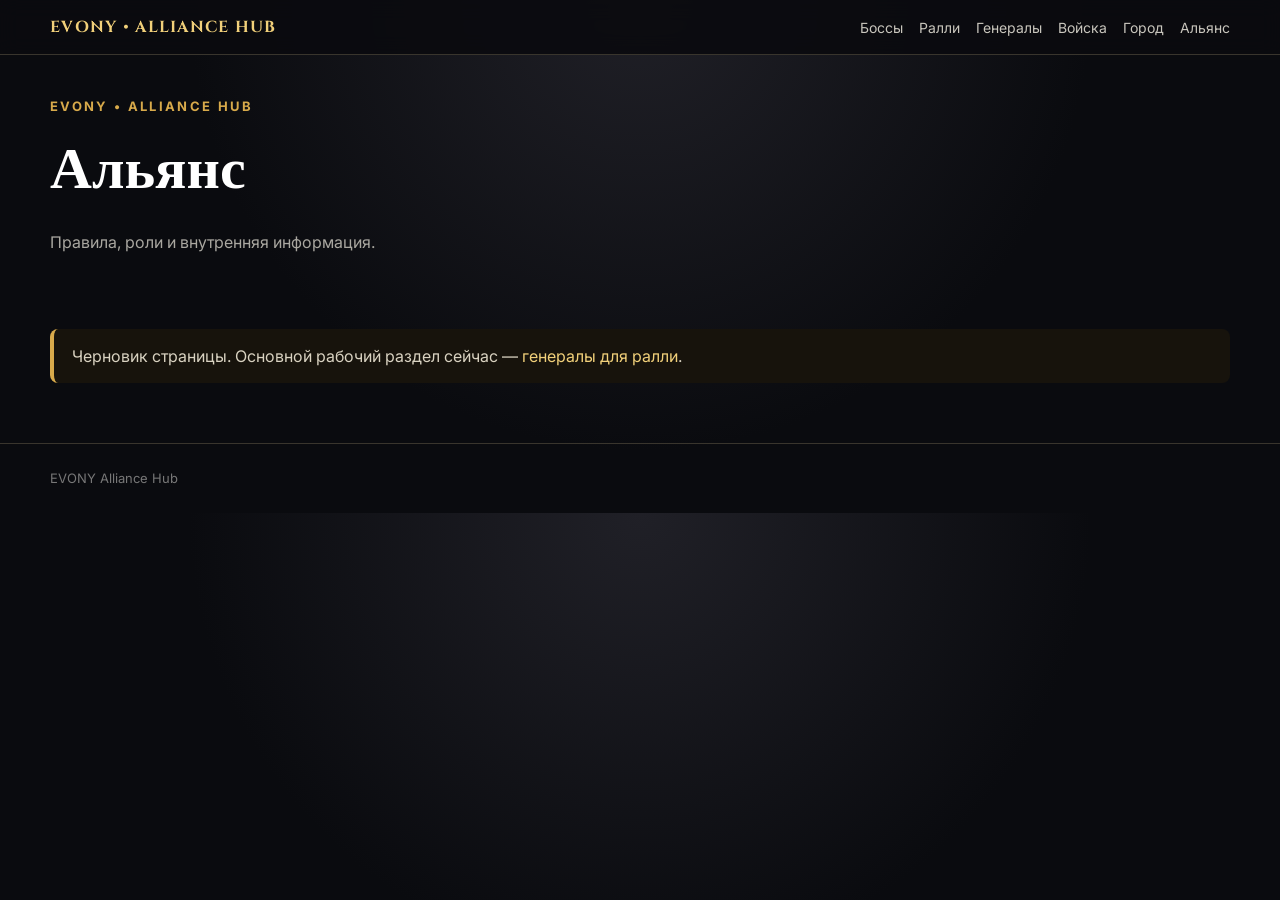
==== alliance.html @ 88c9027c "Add files via upload" ====
<!doctype html><html lang="ru"><head><meta charset="utf-8"><meta name="viewport" content="width=device-width,initial-scale=1"><title>Альянс</title><link rel="stylesheet" href="style.css"></head><body>
<header><div class="container nav">
  <a class="logo" href="index.html">EVONY • ALLIANCE HUB</a>
  <nav class="navlinks">
    <a href="bosses.html">Боссы</a>
    <a href="rally.html">Ралли</a>
    <a href="generals.html">Генералы</a>
    <a href="troops.html">Войска</a>
    <a href="city.html">Город</a>
    <a href="alliance.html">Альянс</a>
  </nav>
</div></header>
<main class="container"><section class="pagehead"><div class="kicker">EVONY • ALLIANCE HUB</div><h1>Альянс</h1><p>Правила, роли и внутренняя информация.</p></section><section class="section"><div class="notice">Черновик страницы. Основной рабочий раздел сейчас — <a href="generals.html" style="color:var(--gold2)">генералы для ралли</a>.</div></section></main><footer><div class="container">EVONY Alliance Hub</div></footer></body></html>
---- style.css ----
@import url('https://fonts.googleapis.com/css2?family=Cinzel:wght@500;600;700&family=Inter:wght@400;500;600;700&display=swap');

:root{
  --bg:#0a0b0f; --panel:#12151b; --panel2:#181c24; --gold:#d8aa4b;
  --gold2:#f1d07a; --text:#f2eee5; --muted:#a9a7a0; --line:#39352d;
  --green:#3cc477; --blue:#4da3ff; --red:#c95b52;
}
*{box-sizing:border-box}
body{margin:0;background:radial-gradient(circle at top,#202027 0,#0a0b0f 55%);color:var(--text);font-family:Inter,Arial,sans-serif;line-height:1.5}
a{color:inherit;text-decoration:none}
.container{width:min(1180px,calc(100% - 32px));margin:auto}
header{position:sticky;top:0;z-index:10;background:rgba(10,11,15,.9);backdrop-filter:blur(10px);border-bottom:1px solid var(--line)}
.nav{display:flex;align-items:center;justify-content:space-between;gap:20px;padding:15px 0}
.logo{font-family:Cinzel,serif;color:var(--gold2);font-weight:700;letter-spacing:.08em}
.navlinks{display:flex;gap:16px;flex-wrap:wrap}
.navlinks a{color:#c9c6bd;font-size:14px}
.navlinks a:hover{color:var(--gold2)}
.hero{padding:68px 0 45px;text-align:center}
.kicker{color:var(--gold);font-size:13px;letter-spacing:.18em;font-weight:700}
h1,h2,h3{font-family:Cinzel,serif}
h1{font-size:clamp(32px,6vw,58px);margin:10px 0;color:#fff}
h2{font-size:30px;margin:0 0 12px}
.hero p{max-width:760px;margin:0 auto 25px;color:var(--muted)}
.btn{display:inline-block;padding:12px 18px;border:1px solid #8e6c2e;border-radius:8px;background:linear-gradient(#3a2a12,#21180b);color:#f4d477;font-weight:700}
.section{padding:34px 0 60px}
.grid{display:grid;grid-template-columns:repeat(auto-fit,minmax(230px,1fr));gap:16px}
.card{background:linear-gradient(145deg,var(--panel2),var(--panel));border:1px solid var(--line);border-radius:12px;padding:20px;box-shadow:0 10px 30px rgba(0,0,0,.2)}
.card h3{margin:0 0 8px;color:var(--gold2)}
.card p{color:var(--muted);margin:0}
.notice{border-left:4px solid var(--gold);background:#17130c;padding:15px 18px;border-radius:8px;color:#d9d2c1}
.pagehead{padding:42px 0 25px}
.pagehead p{color:var(--muted);max-width:800px}
.tablewrap{overflow:auto;border:1px solid var(--line);border-radius:12px;background:#0e1015}
table{border-collapse:collapse;width:100%;min-width:760px}
th,td{padding:12px 14px;border-bottom:1px solid #2b2a28;text-align:left}
th{background:#1a1d24;color:var(--gold2);font-family:Cinzel,serif}
td.num{text-align:center;font-weight:700}
tr:hover td{background:#151820}
.best td{background:rgba(60,196,119,.08)}
.badge{display:inline-block;padding:4px 8px;border-radius:999px;background:#253126;color:#7ee4a8;font-size:12px;font-weight:700}
.statgrid{display:grid;grid-template-columns:repeat(3,1fr);gap:12px;margin:20px 0}
.stat{background:#11151a;border:1px solid var(--line);border-radius:10px;padding:15px;text-align:center}
.stat strong{display:block;font-size:28px;color:var(--gold2)}
.stat span{color:var(--muted);font-size:13px}
.refs{display:grid;grid-template-columns:1fr 1fr;gap:18px}
.refs figure{margin:0;background:#101217;border:1px solid var(--line);border-radius:12px;padding:10px}
.refs img{width:100%;height:auto;border-radius:7px;display:block}
.refs figcaption{padding:10px 5px 2px;color:var(--muted);font-size:13px}
.small{font-size:13px;color:var(--muted)}
details{background:#11151a;border:1px solid var(--line);border-radius:10px;padding:14px 16px;margin:10px 0}
summary{cursor:pointer;color:var(--gold2);font-weight:700}
footer{border-top:1px solid var(--line);padding:25px 0;color:#777;font-size:13px}
@media(max-width:760px){.nav{align-items:flex-start;flex-direction:column}.refs{grid-template-columns:1fr}.statgrid{grid-template-columns:1fr}.hero{text-align:left}.hero p{margin-left:0}}
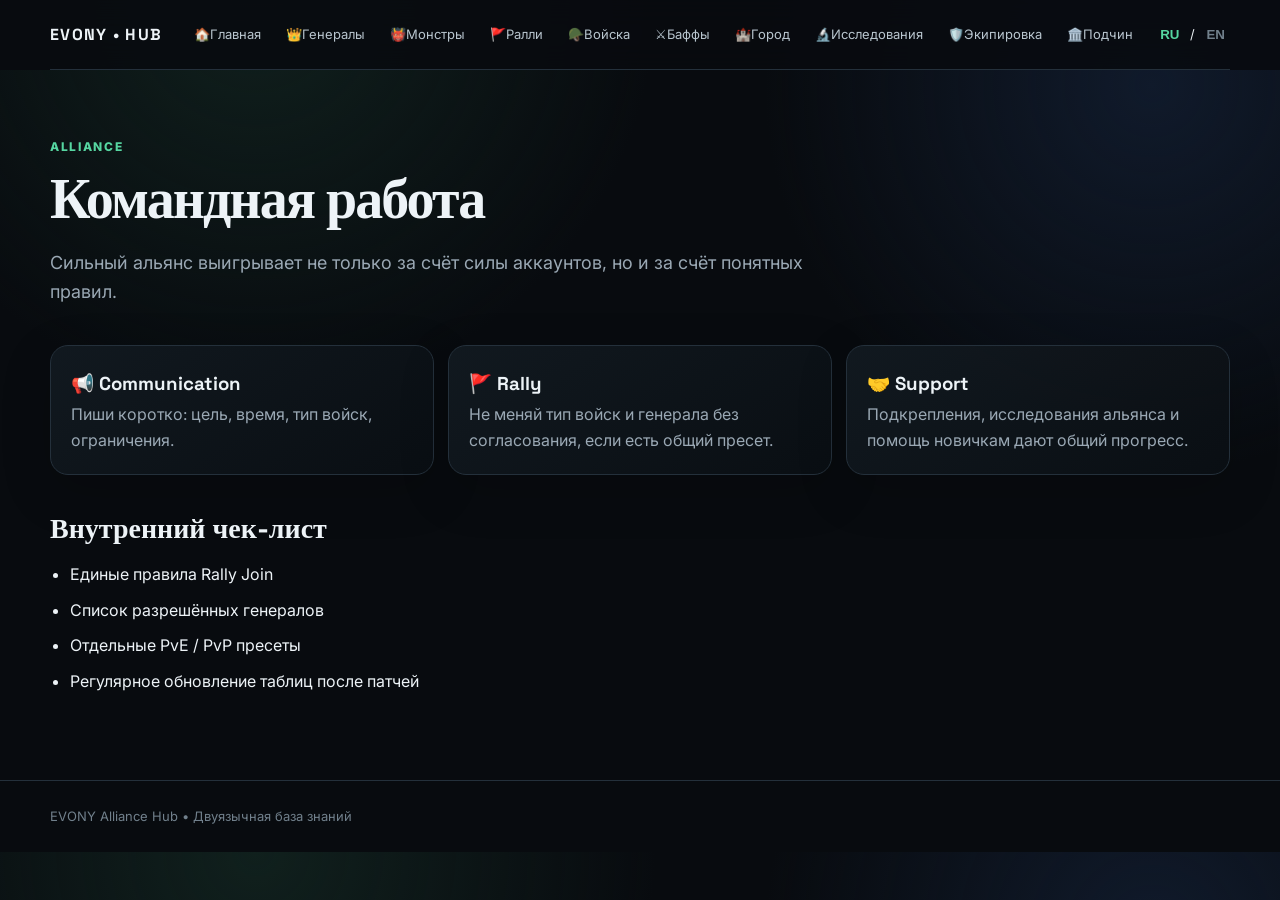
==== commit 50183164: "Add files via upload" ====
--- a/alliance.html
+++ b/alliance.html
@@ -1,13 +1 @@
-<!doctype html><html lang="ru"><head><meta charset="utf-8"><meta name="viewport" content="width=device-width,initial-scale=1"><title>Альянс</title><link rel="stylesheet" href="style.css"></head><body>
-<header><div class="container nav">
-  <a class="logo" href="index.html">EVONY • ALLIANCE HUB</a>
-  <nav class="navlinks">
-    <a href="bosses.html">Боссы</a>
-    <a href="rally.html">Ралли</a>
-    <a href="generals.html">Генералы</a>
-    <a href="troops.html">Войска</a>
-    <a href="city.html">Город</a>
-    <a href="alliance.html">Альянс</a>
-  </nav>
-</div></header>
-<main class="container"><section class="pagehead"><div class="kicker">EVONY • ALLIANCE HUB</div><h1>Альянс</h1><p>Правила, роли и внутренняя информация.</p></section><section class="section"><div class="notice">Черновик страницы. Основной рабочий раздел сейчас — <a href="generals.html" style="color:var(--gold2)">генералы для ралли</a>.</div></section></main><footer><div class="container">EVONY Alliance Hub</div></footer></body></html>+<!doctype html><html lang="ru"><head><meta charset="utf-8"><meta name="viewport" content="width=device-width,initial-scale=1"><meta name="description" content="Evony Alliance Hub — bilingual knowledge base"><title>Альянс: правила и командная работа | EVONY Alliance Hub</title><link rel="preconnect" href="https://fonts.googleapis.com"><link rel="preconnect" href="https://fonts.gstatic.com" crossorigin><link href="https://fonts.googleapis.com/css2?family=Inter:wght@400;500;600;700;800&family=Space+Grotesk:wght@500;600;700&display=swap" rel="stylesheet"><link rel="stylesheet" href="style.css"></head><body><header><div class="container nav"><a class="logo" href="index.html">EVONY • HUB</a><nav class="navlinks"><a href="index.html">🏠<span data-ru="Главная" data-en="Home">Главная</span></a><a href="generals.html">👑<span data-ru="Генералы" data-en="Generals">Генералы</span></a><a href="bosses.html">👹<span data-ru="Монстры" data-en="Monsters">Монстры</span></a><a href="rally.html">🚩<span data-ru="Ралли" data-en="Rallies">Ралли</span></a><a href="troops.html">🪖<span data-ru="Войска" data-en="Troops">Войска</span></a><a href="buffs.html">⚔️<span data-ru="Баффы" data-en="Buffs">Баффы</span></a><a href="city.html">🏰<span data-ru="Город" data-en="City">Город</span></a><a href="research.html">🔬<span data-ru="Исследования" data-en="Research">Исследования</span></a><a href="equipment.html">🛡️<span data-ru="Экипировка" data-en="Equipment">Экипировка</span></a><a href="subcities.html">🏛️<span data-ru="Подчинённые" data-en="Subcities">Подчинённые</span></a><a href="beginner.html">🆕<span data-ru="Новичкам" data-en="Beginner">Новичкам</span></a></nav><div class="lang-switch"><button data-lang="ru">RU</button><span>/</span><button data-lang="en">EN</button></div></div></header><main class="container"><div class="pagehead"><div class="kicker">ALLIANCE</div><h1 data-ru="Командная работа" data-en="Teamwork"></h1><p data-ru="Сильный альянс выигрывает не только за счёт силы аккаунтов, но и за счёт понятных правил." data-en="A strong alliance depends not only on account power, but also on clear rules."></p></div><div class="grid"><div class="card"><h3>📢 Communication</h3><p data-ru="Пиши коротко: цель, время, тип войск, ограничения." data-en="Keep messages short: target, time, troop type, restrictions."></p></div><div class="card"><h3>🚩 Rally</h3><p data-ru="Не меняй тип войск и генерала без согласования, если есть общий пресет." data-en="Do not change troop type or general without agreement when a shared preset is used."></p></div><div class="card"><h3>🤝 Support</h3><p data-ru="Подкрепления, исследования альянса и помощь новичкам дают общий прогресс." data-en="Reinforcements, alliance research and helping new players improve the whole group."></p></div></div><div class="section"><h2 data-ru="Внутренний чек-лист" data-en="Internal checklist"></h2><ul class="check"><li data-ru="Единые правила Rally Join" data-en="Unified Rally Join rules"></li><li data-ru="Список разрешённых генералов" data-en="Approved general list"></li><li data-ru="Отдельные PvE / PvP пресеты" data-en="Separate PvE / PvP presets"></li><li data-ru="Регулярное обновление таблиц после патчей" data-en="Regular table updates after patches"></li></ul></div></main><footer><div class="container"><span>EVONY Alliance Hub</span><span> • </span><span data-ru="Двуязычная база знаний" data-en="Bilingual knowledge base">Двуязычная база знаний</span></div></footer><script src="script.js"></script></body></html>
--- a/style.css
+++ b/style.css
@@ -1,54 +1 @@
-
-@import url('https://fonts.googleapis.com/css2?family=Cinzel:wght@500;600;700&family=Inter:wght@400;500;600;700&display=swap');
-
-:root{
-  --bg:#0a0b0f; --panel:#12151b; --panel2:#181c24; --gold:#d8aa4b;
-  --gold2:#f1d07a; --text:#f2eee5; --muted:#a9a7a0; --line:#39352d;
-  --green:#3cc477; --blue:#4da3ff; --red:#c95b52;
-}
-*{box-sizing:border-box}
-body{margin:0;background:radial-gradient(circle at top,#202027 0,#0a0b0f 55%);color:var(--text);font-family:Inter,Arial,sans-serif;line-height:1.5}
-a{color:inherit;text-decoration:none}
-.container{width:min(1180px,calc(100% - 32px));margin:auto}
-header{position:sticky;top:0;z-index:10;background:rgba(10,11,15,.9);backdrop-filter:blur(10px);border-bottom:1px solid var(--line)}
-.nav{display:flex;align-items:center;justify-content:space-between;gap:20px;padding:15px 0}
-.logo{font-family:Cinzel,serif;color:var(--gold2);font-weight:700;letter-spacing:.08em}
-.navlinks{display:flex;gap:16px;flex-wrap:wrap}
-.navlinks a{color:#c9c6bd;font-size:14px}
-.navlinks a:hover{color:var(--gold2)}
-.hero{padding:68px 0 45px;text-align:center}
-.kicker{color:var(--gold);font-size:13px;letter-spacing:.18em;font-weight:700}
-h1,h2,h3{font-family:Cinzel,serif}
-h1{font-size:clamp(32px,6vw,58px);margin:10px 0;color:#fff}
-h2{font-size:30px;margin:0 0 12px}
-.hero p{max-width:760px;margin:0 auto 25px;color:var(--muted)}
-.btn{display:inline-block;padding:12px 18px;border:1px solid #8e6c2e;border-radius:8px;background:linear-gradient(#3a2a12,#21180b);color:#f4d477;font-weight:700}
-.section{padding:34px 0 60px}
-.grid{display:grid;grid-template-columns:repeat(auto-fit,minmax(230px,1fr));gap:16px}
-.card{background:linear-gradient(145deg,var(--panel2),var(--panel));border:1px solid var(--line);border-radius:12px;padding:20px;box-shadow:0 10px 30px rgba(0,0,0,.2)}
-.card h3{margin:0 0 8px;color:var(--gold2)}
-.card p{color:var(--muted);margin:0}
-.notice{border-left:4px solid var(--gold);background:#17130c;padding:15px 18px;border-radius:8px;color:#d9d2c1}
-.pagehead{padding:42px 0 25px}
-.pagehead p{color:var(--muted);max-width:800px}
-.tablewrap{overflow:auto;border:1px solid var(--line);border-radius:12px;background:#0e1015}
-table{border-collapse:collapse;width:100%;min-width:760px}
-th,td{padding:12px 14px;border-bottom:1px solid #2b2a28;text-align:left}
-th{background:#1a1d24;color:var(--gold2);font-family:Cinzel,serif}
-td.num{text-align:center;font-weight:700}
-tr:hover td{background:#151820}
-.best td{background:rgba(60,196,119,.08)}
-.badge{display:inline-block;padding:4px 8px;border-radius:999px;background:#253126;color:#7ee4a8;font-size:12px;font-weight:700}
-.statgrid{display:grid;grid-template-columns:repeat(3,1fr);gap:12px;margin:20px 0}
-.stat{background:#11151a;border:1px solid var(--line);border-radius:10px;padding:15px;text-align:center}
-.stat strong{display:block;font-size:28px;color:var(--gold2)}
-.stat span{color:var(--muted);font-size:13px}
-.refs{display:grid;grid-template-columns:1fr 1fr;gap:18px}
-.refs figure{margin:0;background:#101217;border:1px solid var(--line);border-radius:12px;padding:10px}
-.refs img{width:100%;height:auto;border-radius:7px;display:block}
-.refs figcaption{padding:10px 5px 2px;color:var(--muted);font-size:13px}
-.small{font-size:13px;color:var(--muted)}
-details{background:#11151a;border:1px solid var(--line);border-radius:10px;padding:14px 16px;margin:10px 0}
-summary{cursor:pointer;color:var(--gold2);font-weight:700}
-footer{border-top:1px solid var(--line);padding:25px 0;color:#777;font-size:13px}
-@media(max-width:760px){.nav{align-items:flex-start;flex-direction:column}.refs{grid-template-columns:1fr}.statgrid{grid-template-columns:1fr}.hero{text-align:left}.hero p{margin-left:0}}
+ :root{--bg:#080b0f;--panel:#0f141a;--panel2:#121920;--line:#24303b;--text:#edf3f7;--muted:#9aa8b4;--accent:#56d6a1;--accent2:#66a8ff;--danger:#ff8d8d}*{box-sizing:border-box}body{margin:0;background:radial-gradient(circle at 20% 0%,#10201d 0,transparent 30%),radial-gradient(circle at 90% 10%,#101a2b 0,transparent 28%),var(--bg);color:var(--text);font-family:Inter,system-ui,sans-serif;line-height:1.6}a{color:inherit;text-decoration:none}.container{width:min(1180px,calc(100% - 32px));margin:auto}.nav{min-height:70px;display:flex;align-items:center;gap:22px;border-bottom:1px solid var(--line)}header{position:sticky;top:0;z-index:10;background:rgba(8,11,15,.88);backdrop-filter:blur(14px)}.logo{font-family:"Space Grotesk";font-weight:800;letter-spacing:.08em;white-space:nowrap}.navlinks{display:flex;gap:5px;overflow:auto;flex:1}.navlinks a{padding:9px 10px;border-radius:9px;color:#b9c6cf;font-size:13px;white-space:nowrap}.navlinks a:hover{background:var(--panel2);color:#fff}.lang-switch{display:flex;align-items:center;gap:6px;font-size:13px;white-space:nowrap}.lang-switch button{background:none;border:0;color:#71808c;font-weight:800;cursor:pointer;padding:5px}.lang-switch button.active{color:var(--accent)}main{padding:42px 0 70px}.hero{display:grid;grid-template-columns:1.5fr .8fr;gap:26px;padding:58px 0 45px}.kicker{color:var(--accent);font-size:12px;font-weight:800;letter-spacing:.14em;margin-bottom:12px}h1,h2,h3{font-family:"Space Grotesk";line-height:1.12}h1{font-size:clamp(36px,6vw,66px);margin:0 0 18px;letter-spacing:-.035em}h2{font-size:28px;margin:0 0 18px}h3{margin:8px 0 8px}.hero p,.pagehead p{font-size:18px;color:var(--muted);max-width:780px}.hero-panel,.card,.notice,.stat{background:linear-gradient(145deg,rgba(18,25,32,.95),rgba(10,14,19,.95));border:1px solid var(--line);border-radius:18px;box-shadow:0 16px 50px rgba(0,0,0,.18)}.hero-panel{padding:24px}.hero-panel ul{padding-left:20px;color:var(--muted)}.hero-actions{display:flex;gap:12px;flex-wrap:wrap;margin-top:25px}.btn{display:inline-block;background:var(--accent);color:#07110d;font-weight:800;padding:12px 17px;border-radius:10px}.btn.ghost{background:transparent;color:var(--text);border:1px solid var(--line)}.section{margin-top:38px}.section-title{display:flex;justify-content:space-between;align-items:end;gap:20px}.grid{display:grid;grid-template-columns:repeat(3,1fr);gap:14px}.card{display:block;padding:20px;transition:.18s}.card:hover{transform:translateY(-2px);border-color:#3a4c5c}.card p{color:var(--muted);margin:0}.icon{font-size:28px}.pagehead{padding:25px 0 20px}.pagehead h1{font-size:clamp(34px,5vw,56px)}.tablewrap{overflow:auto;border:1px solid var(--line);border-radius:14px;background:var(--panel)}table{width:100%;border-collapse:collapse;min-width:680px}th,td{padding:14px 15px;border-bottom:1px solid var(--line);text-align:left;vertical-align:top}th{color:#aebbc5;font-size:12px;text-transform:uppercase;letter-spacing:.06em}tr:last-child td{border-bottom:0}.accent td{background:rgba(86,214,161,.08)}.filters{display:flex;gap:10px;align-items:center;margin:15px 0}.filters input{flex:1;padding:13px 15px;border-radius:10px;border:1px solid var(--line);background:#0d1217;color:#fff;outline:none}.badge{display:inline-block;padding:4px 8px;border:1px solid var(--line);border-radius:999px;color:#9eabb5;font-size:11px}.muted,.small{color:var(--muted)}.notice{padding:17px 19px;color:#c2ced6}.steps{padding-left:23px}.steps li{margin:12px 0}.steps.big{display:grid;gap:10px;padding:0;list-style:none}.steps.big li{padding:18px 20px;border:1px solid var(--line);border-radius:14px;background:var(--panel);display:flex;gap:15px}.steps.big li b{min-width:190px}.compact{padding-left:20px;color:var(--muted)}.check{padding-left:20px}.check li{margin:10px 0}.timeline{list-style:none;padding:0;display:grid;gap:10px}.timeline li{padding:13px 15px;border-left:3px solid var(--accent);background:var(--panel)}footer{border-top:1px solid var(--line);padding:25px 0;color:#71808c;font-size:13px}@media(max-width:900px){.hero{grid-template-columns:1fr}.grid{grid-template-columns:1fr 1fr}.navlinks{order:3;width:100%;flex-basis:100%}.nav{flex-wrap:wrap;padding:10px 0}.lang-switch{margin-left:auto}}@media(max-width:600px){.grid{grid-template-columns:1fr}.steps.big li{display:block}.steps.big li b{display:block;margin-bottom:5px}.navlinks{overflow-x:auto}.hero{padding-top:30px}main{padding-top:20px}}
